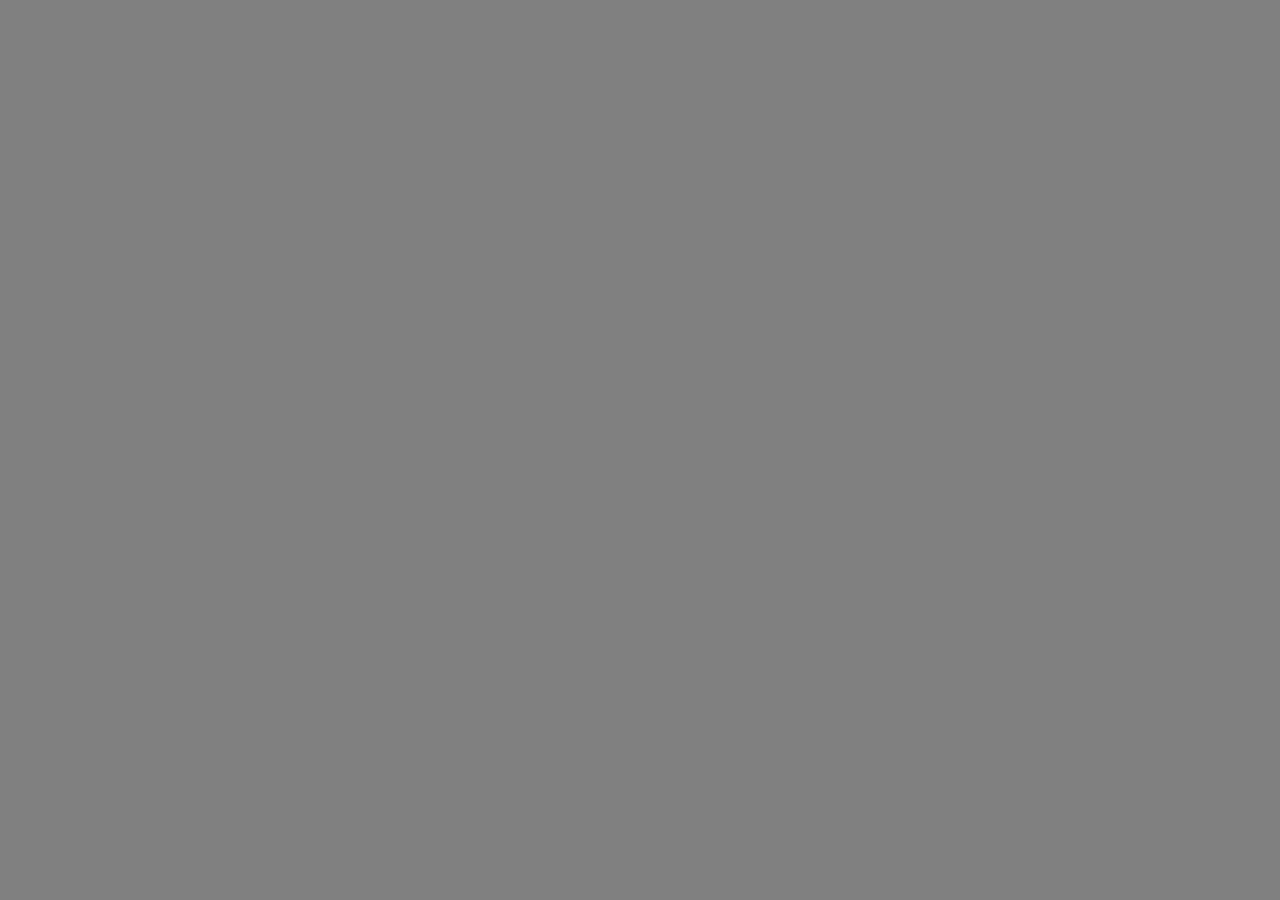
==== index.html @ 8be52d3b "JS-Object-Carousel initial commit" ====
<!DOCTYPE html>
<html lang="en">
<head>
    <meta charset="UTF-8">
    <meta http-equiv="X-UA-Compatible" content="IE=edge">
    <meta name="viewport" content="width=device-width, initial-scale=1.0">
    <title>object carousel</title>
    <link rel="stylesheet" href="./assets/css/style.css">
</head>
<body>


    <script src="./assets/js/main.js" ></script>
</body>
</html>
---- assets/css/style.css ----
body{
    background-color: grey;
}
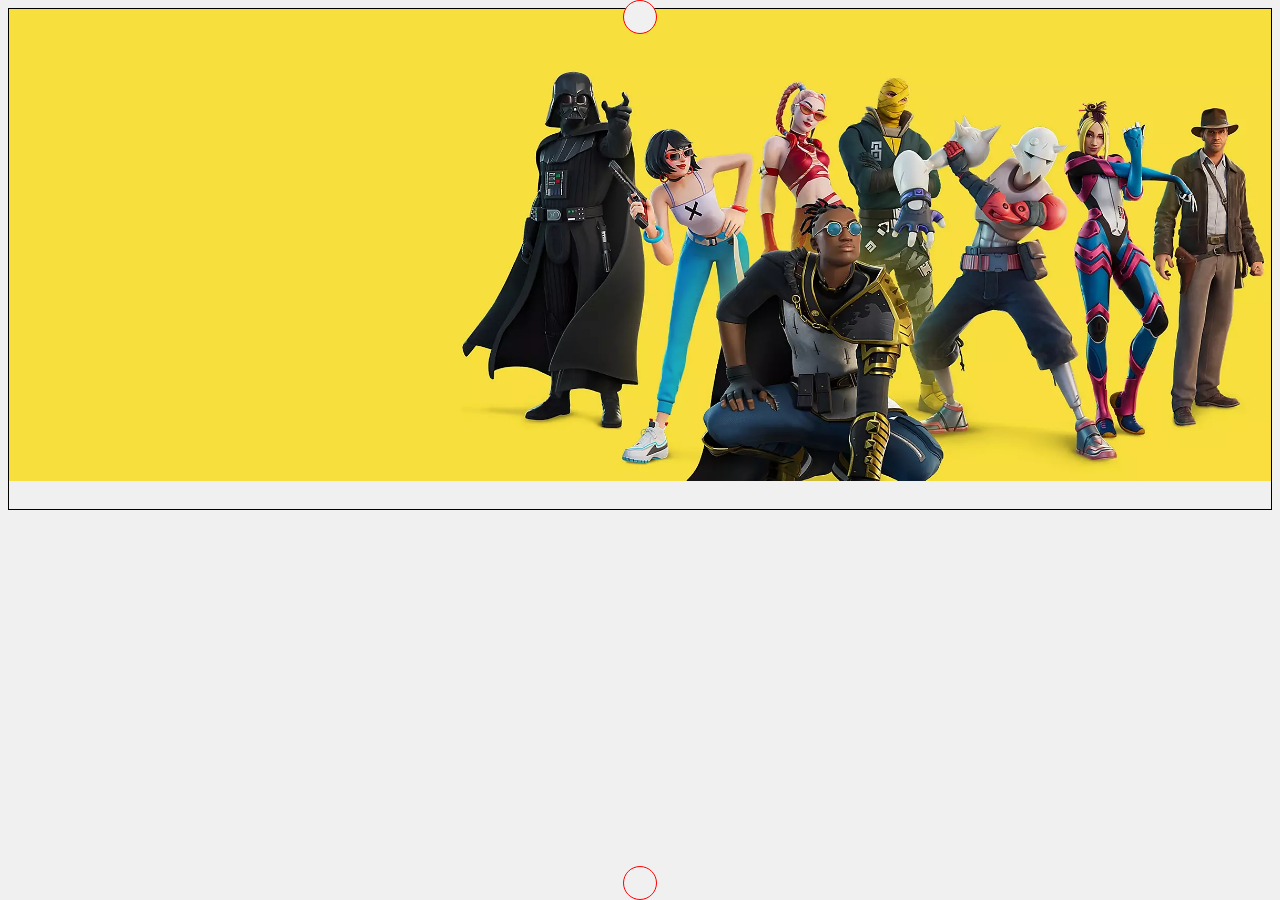
==== commit 5bf3e328: "JS - OC - creata struttura html e css" ====
--- a/index.html
+++ b/index.html
@@ -1,15 +1,43 @@
 <!DOCTYPE html>
 <html lang="en">
+
 <head>
     <meta charset="UTF-8">
     <meta http-equiv="X-UA-Compatible" content="IE=edge">
     <meta name="viewport" content="width=device-width, initial-scale=1.0">
     <title>object carousel</title>
     <link rel="stylesheet" href="./assets/css/style.css">
+    <link rel="stylesheet" href="https://use.fontawesome.com/releases/v5.1.1/css/all.css"
+        integrity="sha384-O8whS3fhG2OnA5Kas0Y9l3cfpmYjapjI0E4theH4iuMD+pLhbf6JI0jIMfYcK3yZ" crossorigin="anonymous">
+    <link href='https://cdn.jsdelivr.net/npm/bootstrap@5.1.3/dist/css/bootstrap.min.css' rel='stylesheet'
+        integrity='sha384-1BmE4kWBq78iYhFldvKuhfTAU6auU8tT94WrHftjDbrCEXSU1oBoqyl2QvZ6jIW3' crossorigin='anonymous'>
+    <link href='./assets/css/style.css' rel='stylesheet'>
 </head>
-<body>
 
+<body class="debug">
+    <div class="container my-5">
+        <div class="container_slides">
+            <div class="slides">
+                <img class="active" src="./assets/img/03.webp" alt="">
+                <!-- <img class="active" src="./assets/img/02.webp" alt="">
+                <img class="active" src="./assets/img/01.webp" alt=""> -->
+            </div>
 
-    <script src="./assets/js/main.js" ></script>
+            <div class="container_controls">
+
+                <div class="precedente">
+                    <i class="fas fa-chevron-up"></i>
+                </div>
+
+                <div class="successiva">
+                    <i class="fas fa-chevron-down"></i>
+                </div>
+
+            </div>
+        </div>
+    </div>
+
+    <script src="./assets/js/main.js"></script>
 </body>
+
 </html>--- a/assets/css/style.css
+++ b/assets/css/style.css
@@ -1,3 +1,59 @@
-body{
-    background-color: grey;
-}+body {
+    background-color: #f0f0f0;
+}
+
+.slides img {
+    max-width: 100%;
+    margin: auto;
+    object-fit: cover;
+}
+
+.slides img.active {
+    display: block;
+}
+
+.slides img:not(img.active) {
+    display: none;
+}
+
+.container_controls {
+    position: absolute;
+    top: 0;
+    left: 50%;
+    translate: -50%;
+    display: flex;
+    flex-direction: column;
+    justify-content: space-between;
+    height: 100%;
+}
+
+
+.precedente,
+.successiva {
+    background-color: #f0f0f0;
+    aspect-ratio: 1 / 1;
+    border-radius: 50%;
+    width: 2rem;
+    line-height: 2rem;
+    text-align: center;
+
+}
+
+.precedente:hover,
+.successiva:hover {
+    cursor: pointer;
+}
+
+/* #region debug */
+
+.debug .container {
+    border: 1px solid black;
+    min-height: 500px;
+}
+
+.debug .precedente,
+.debug .successiva {
+    border: 1px solid red;
+}
+
+/* #endregion debug */--- a/assets/css/style.css
+++ b/assets/css/style.css
@@ -1,3 +1,59 @@
-body{
-    background-color: grey;
-}+body {
+    background-color: #f0f0f0;
+}
+
+.slides img {
+    max-width: 100%;
+    margin: auto;
+    object-fit: cover;
+}
+
+.slides img.active {
+    display: block;
+}
+
+.slides img:not(img.active) {
+    display: none;
+}
+
+.container_controls {
+    position: absolute;
+    top: 0;
+    left: 50%;
+    translate: -50%;
+    display: flex;
+    flex-direction: column;
+    justify-content: space-between;
+    height: 100%;
+}
+
+
+.precedente,
+.successiva {
+    background-color: #f0f0f0;
+    aspect-ratio: 1 / 1;
+    border-radius: 50%;
+    width: 2rem;
+    line-height: 2rem;
+    text-align: center;
+
+}
+
+.precedente:hover,
+.successiva:hover {
+    cursor: pointer;
+}
+
+/* #region debug */
+
+.debug .container {
+    border: 1px solid black;
+    min-height: 500px;
+}
+
+.debug .precedente,
+.debug .successiva {
+    border: 1px solid red;
+}
+
+/* #endregion debug */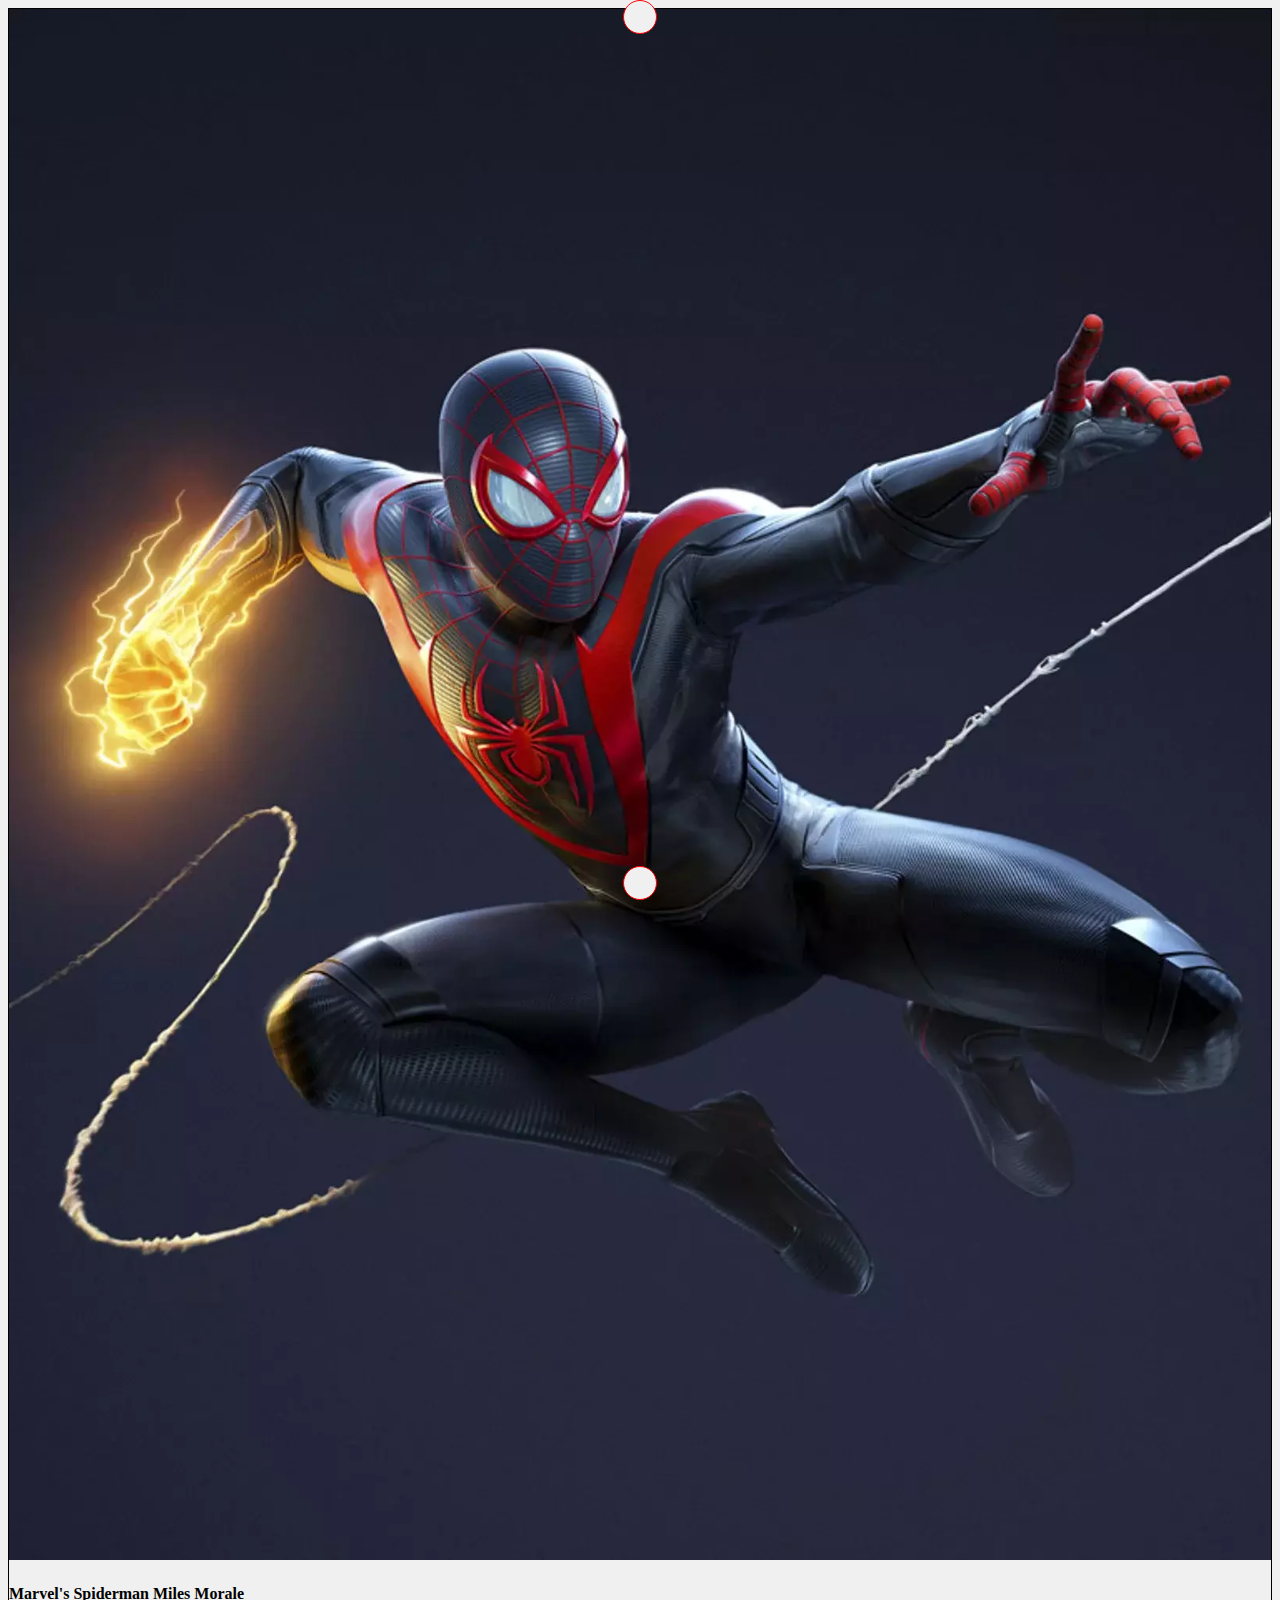
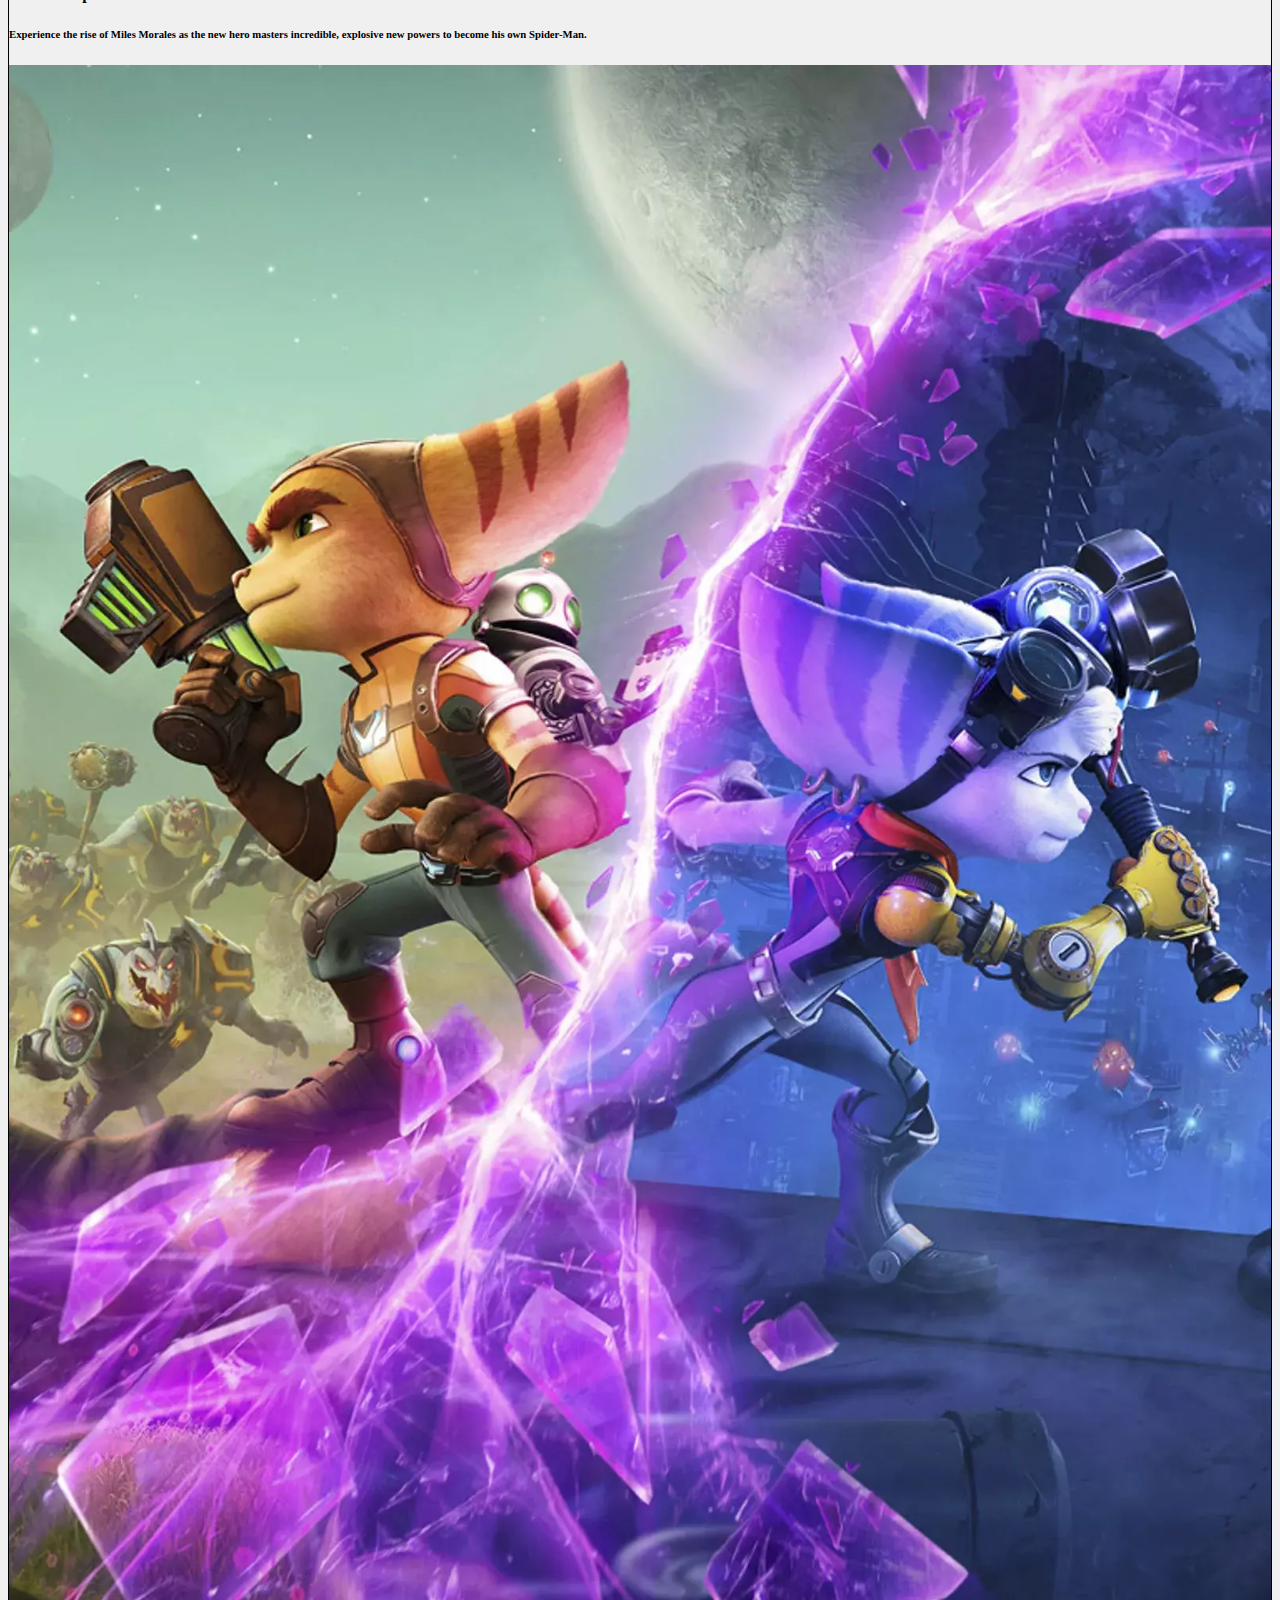
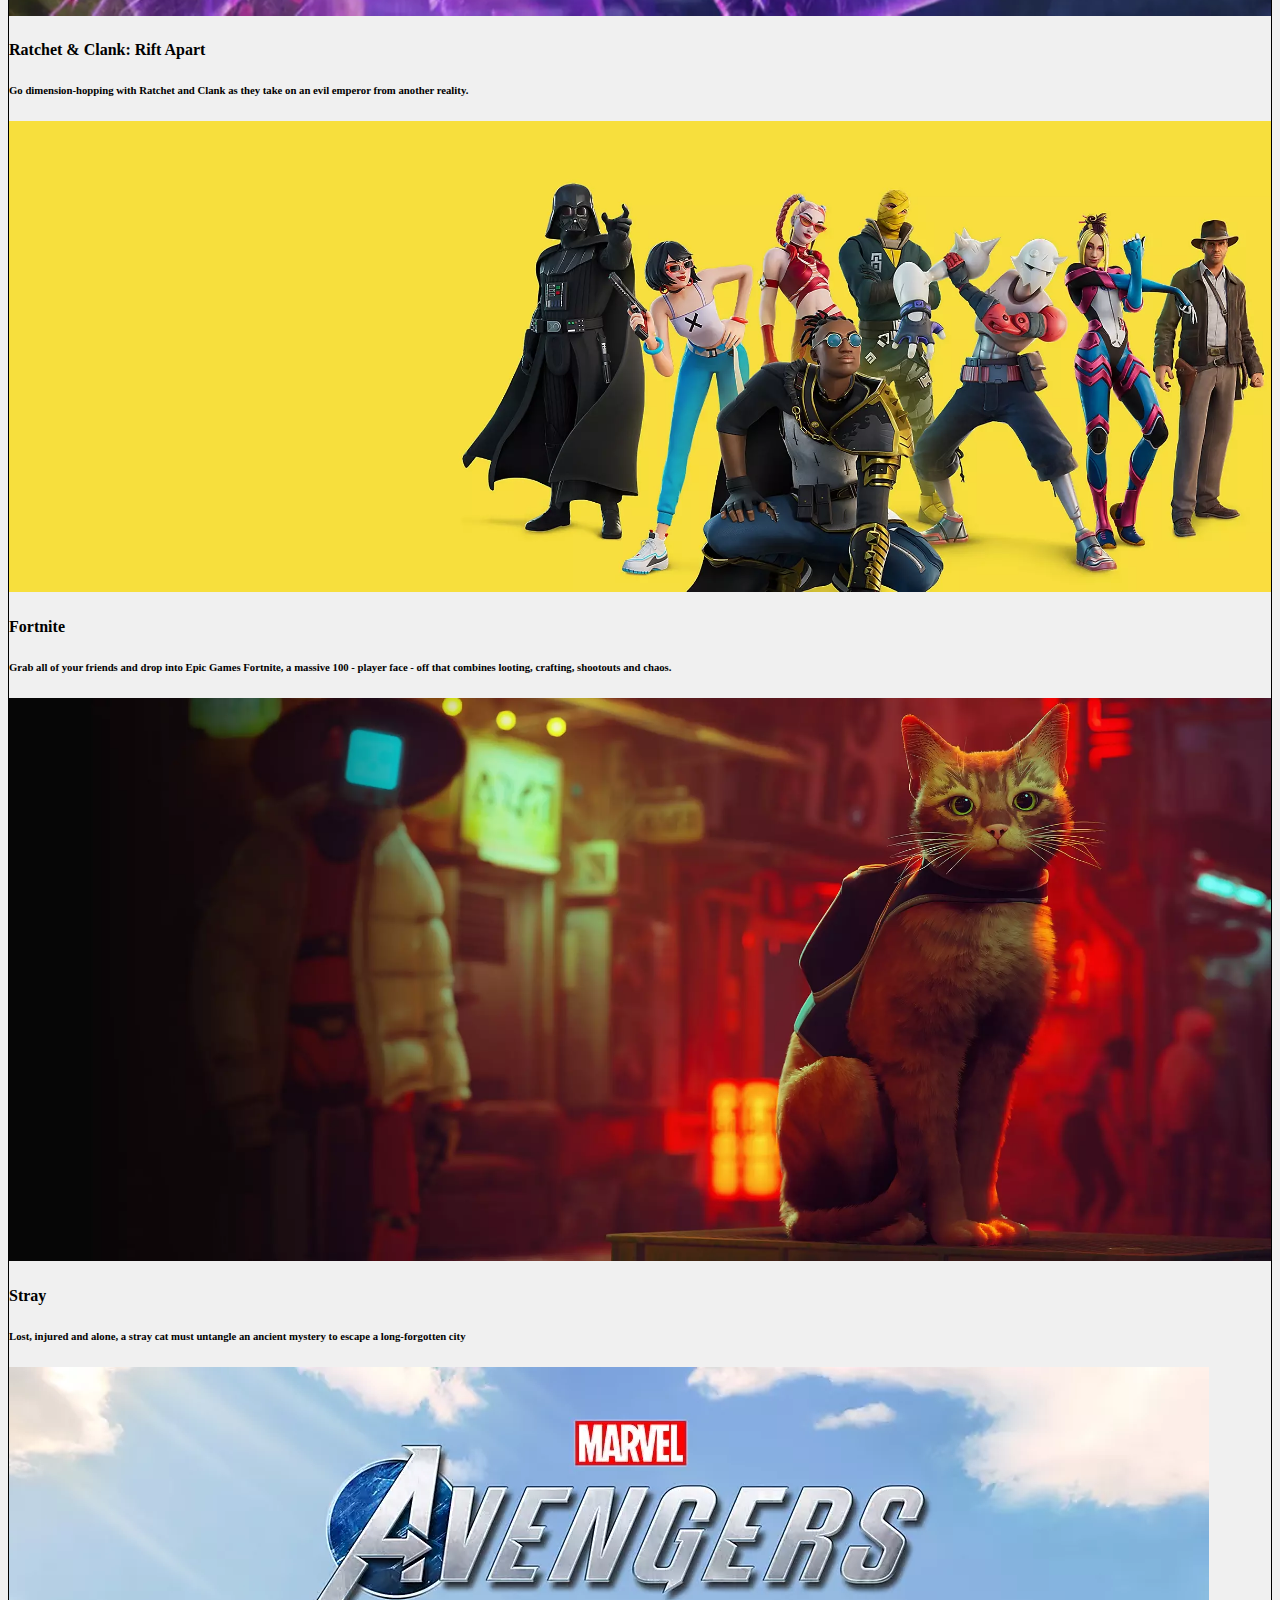
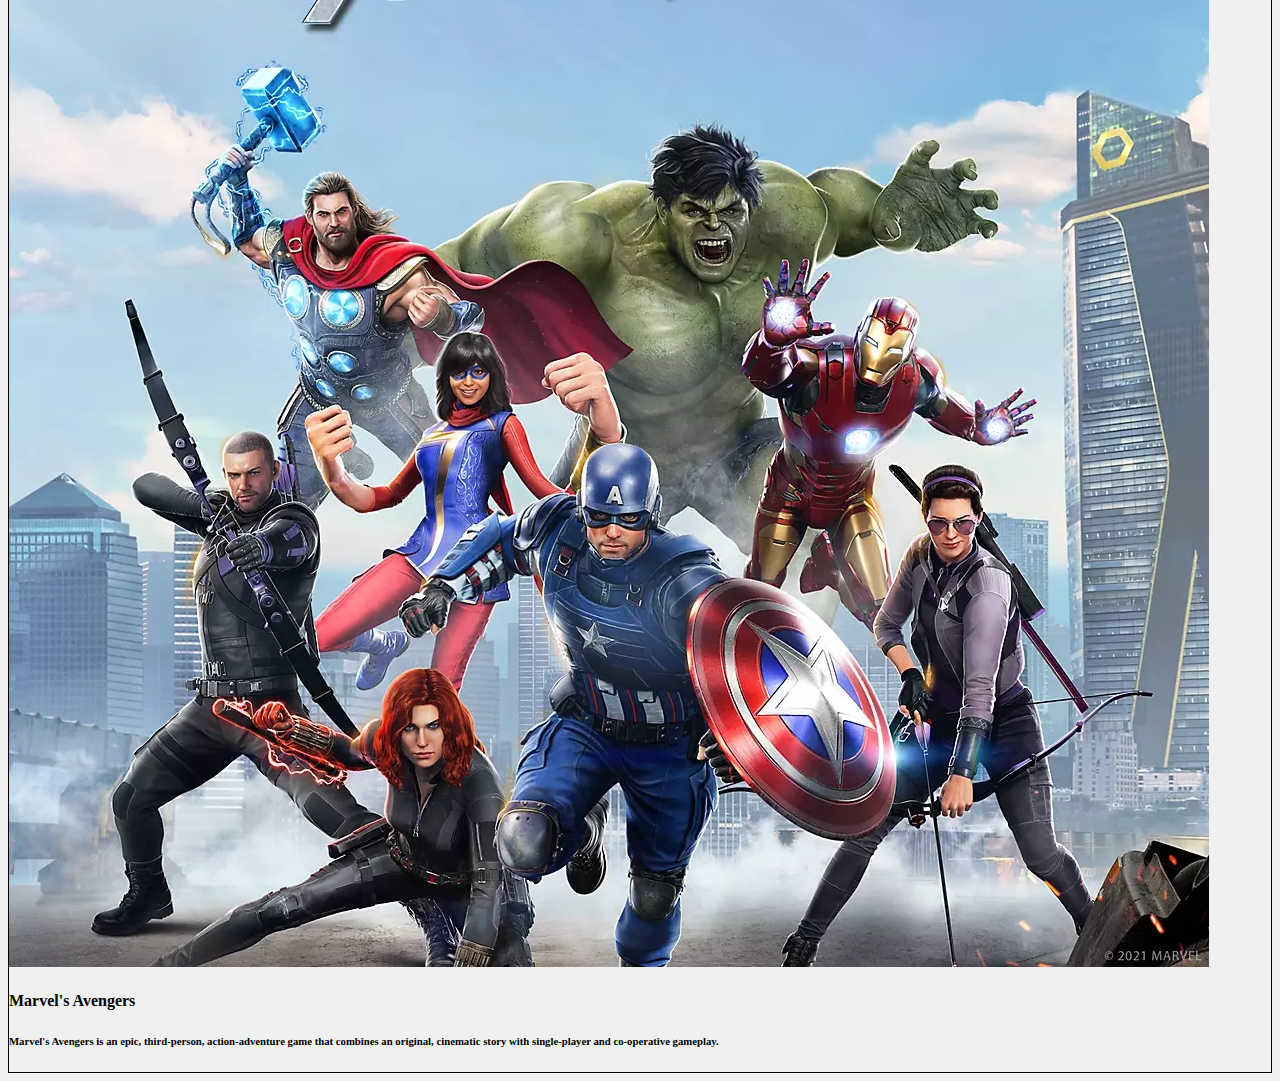
==== commit 16f748c5: "JS - OC - stampate tutte le immagini visibili" ====
--- a/index.html
+++ b/index.html
@@ -18,9 +18,7 @@
     <div class="container my-5">
         <div class="container_slides">
             <div class="slides">
-                <img class="active" src="./assets/img/03.webp" alt="">
-                <!-- <img class="active" src="./assets/img/02.webp" alt="">
-                <img class="active" src="./assets/img/01.webp" alt=""> -->
+              
             </div>
 
             <div class="container_controls">
--- a/assets/css/style.css
+++ b/assets/css/style.css
@@ -8,13 +8,13 @@
     object-fit: cover;
 }
 
-.slides img.active {
+/* .slides img.active {
     display: block;
 }
 
 .slides img:not(img.active) {
     display: none;
-}
+} */
 
 .container_controls {
     position: absolute;
@@ -28,6 +28,16 @@
 }
 
 
+/* .precedente {
+    position: relative;
+    top: 10%;
+}
+
+.successiva {
+    position: relative;
+    bottom: 10%;
+} */
+
 .precedente,
 .successiva {
     background-color: #f0f0f0;
@@ -36,7 +46,6 @@
     width: 2rem;
     line-height: 2rem;
     text-align: center;
-
 }
 
 .precedente:hover,
@@ -48,7 +57,6 @@
 
 .debug .container {
     border: 1px solid black;
-    min-height: 500px;
 }
 
 .debug .precedente,
--- a/assets/css/style.css
+++ b/assets/css/style.css
@@ -8,13 +8,13 @@
     object-fit: cover;
 }
 
-.slides img.active {
+/* .slides img.active {
     display: block;
 }
 
 .slides img:not(img.active) {
     display: none;
-}
+} */
 
 .container_controls {
     position: absolute;
@@ -28,6 +28,16 @@
 }
 
 
+/* .precedente {
+    position: relative;
+    top: 10%;
+}
+
+.successiva {
+    position: relative;
+    bottom: 10%;
+} */
+
 .precedente,
 .successiva {
     background-color: #f0f0f0;
@@ -36,7 +46,6 @@
     width: 2rem;
     line-height: 2rem;
     text-align: center;
-
 }
 
 .precedente:hover,
@@ -48,7 +57,6 @@
 
 .debug .container {
     border: 1px solid black;
-    min-height: 500px;
 }
 
 .debug .precedente,
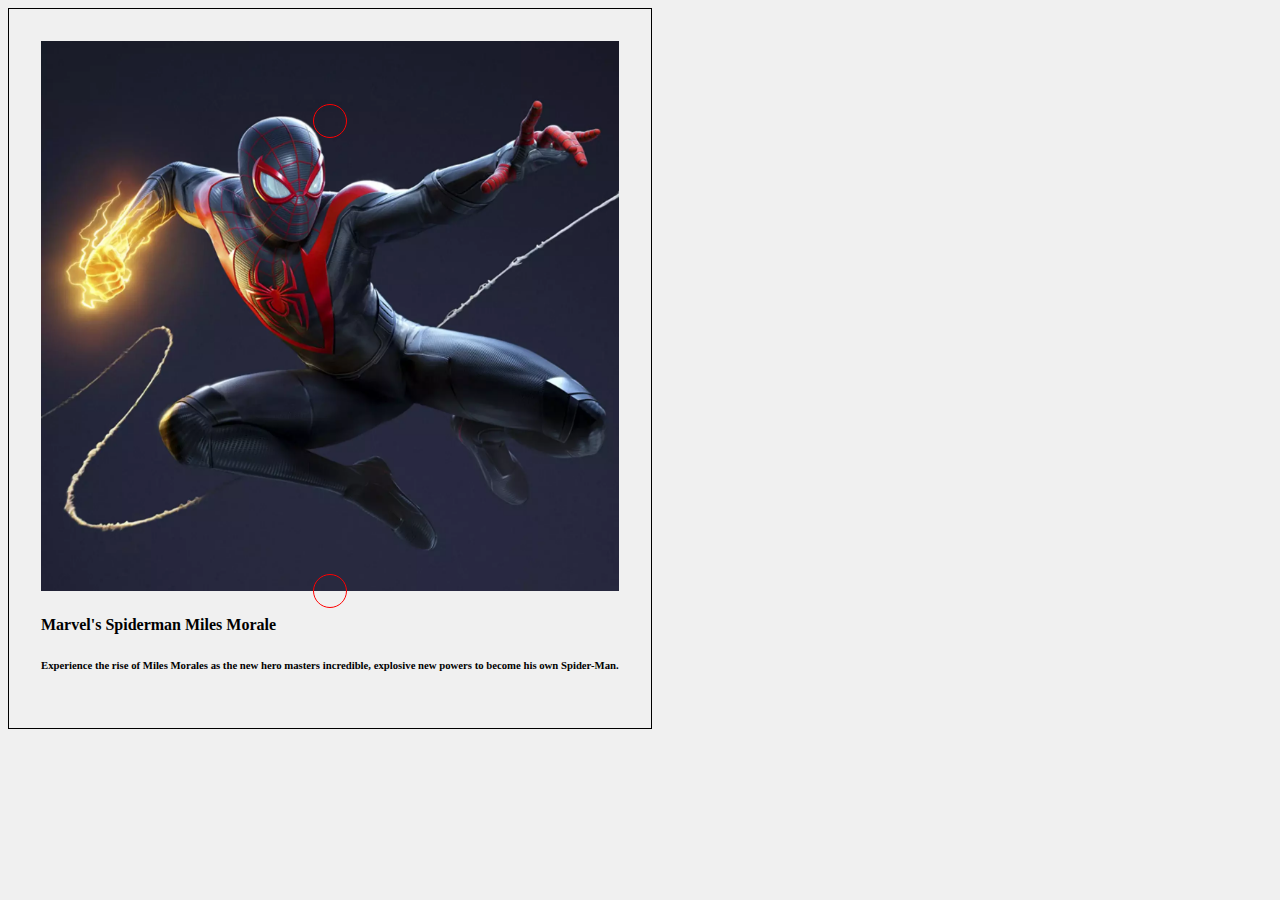
==== commit acda2404: "JS - OC - assegnato active a card invece di img" ====
--- a/index.html
+++ b/index.html
@@ -18,7 +18,7 @@
     <div class="container my-5">
         <div class="container_slides">
             <div class="slides">
-              
+
             </div>
 
             <div class="container_controls">
--- a/assets/css/style.css
+++ b/assets/css/style.css
@@ -3,18 +3,20 @@
 }
 
 .slides img {
-    max-width: 100%;
+    width: 100%;
+    height: 550px;
     margin: auto;
     object-fit: cover;
 }
 
-/* .slides img.active {
-    display: block;
+.container {
+    padding: 2rem;
+    position: absolute;
 }
 
-.slides img:not(img.active) {
-    display: none;
-} */
+.container_slides {
+    position: relative;
+}
 
 .container_controls {
     position: absolute;
@@ -27,8 +29,16 @@
     height: 100%;
 }
 
+.precedente,
+.successiva {
+    aspect-ratio: 1/1;
+    border-radius: 50%;
+    text-align: center;
+    line-height: 2rem;
+    width: 2rem;
+}
 
-/* .precedente {
+.precedente {
     position: relative;
     top: 10%;
 }
@@ -36,21 +46,24 @@
 .successiva {
     position: relative;
     bottom: 10%;
-} */
+}
 
-.precedente,
-.successiva {
-    background-color: #f0f0f0;
-    aspect-ratio: 1 / 1;
-    border-radius: 50%;
-    width: 2rem;
-    line-height: 2rem;
-    text-align: center;
+.card.active {
+    display: block;
 }
+
+.card:not(.card.active) {
+    display: none;
+}
+
 
 .precedente:hover,
 .successiva:hover {
     cursor: pointer;
+}
+
+i{
+    color: #f0f0f0;
 }
 
 /* #region debug */
--- a/assets/css/style.css
+++ b/assets/css/style.css
@@ -3,18 +3,20 @@
 }
 
 .slides img {
-    max-width: 100%;
+    width: 100%;
+    height: 550px;
     margin: auto;
     object-fit: cover;
 }
 
-/* .slides img.active {
-    display: block;
+.container {
+    padding: 2rem;
+    position: absolute;
 }
 
-.slides img:not(img.active) {
-    display: none;
-} */
+.container_slides {
+    position: relative;
+}
 
 .container_controls {
     position: absolute;
@@ -27,8 +29,16 @@
     height: 100%;
 }
 
+.precedente,
+.successiva {
+    aspect-ratio: 1/1;
+    border-radius: 50%;
+    text-align: center;
+    line-height: 2rem;
+    width: 2rem;
+}
 
-/* .precedente {
+.precedente {
     position: relative;
     top: 10%;
 }
@@ -36,21 +46,24 @@
 .successiva {
     position: relative;
     bottom: 10%;
-} */
+}
 
-.precedente,
-.successiva {
-    background-color: #f0f0f0;
-    aspect-ratio: 1 / 1;
-    border-radius: 50%;
-    width: 2rem;
-    line-height: 2rem;
-    text-align: center;
+.card.active {
+    display: block;
 }
+
+.card:not(.card.active) {
+    display: none;
+}
+
 
 .precedente:hover,
 .successiva:hover {
     cursor: pointer;
+}
+
+i{
+    color: #f0f0f0;
 }
 
 /* #region debug */
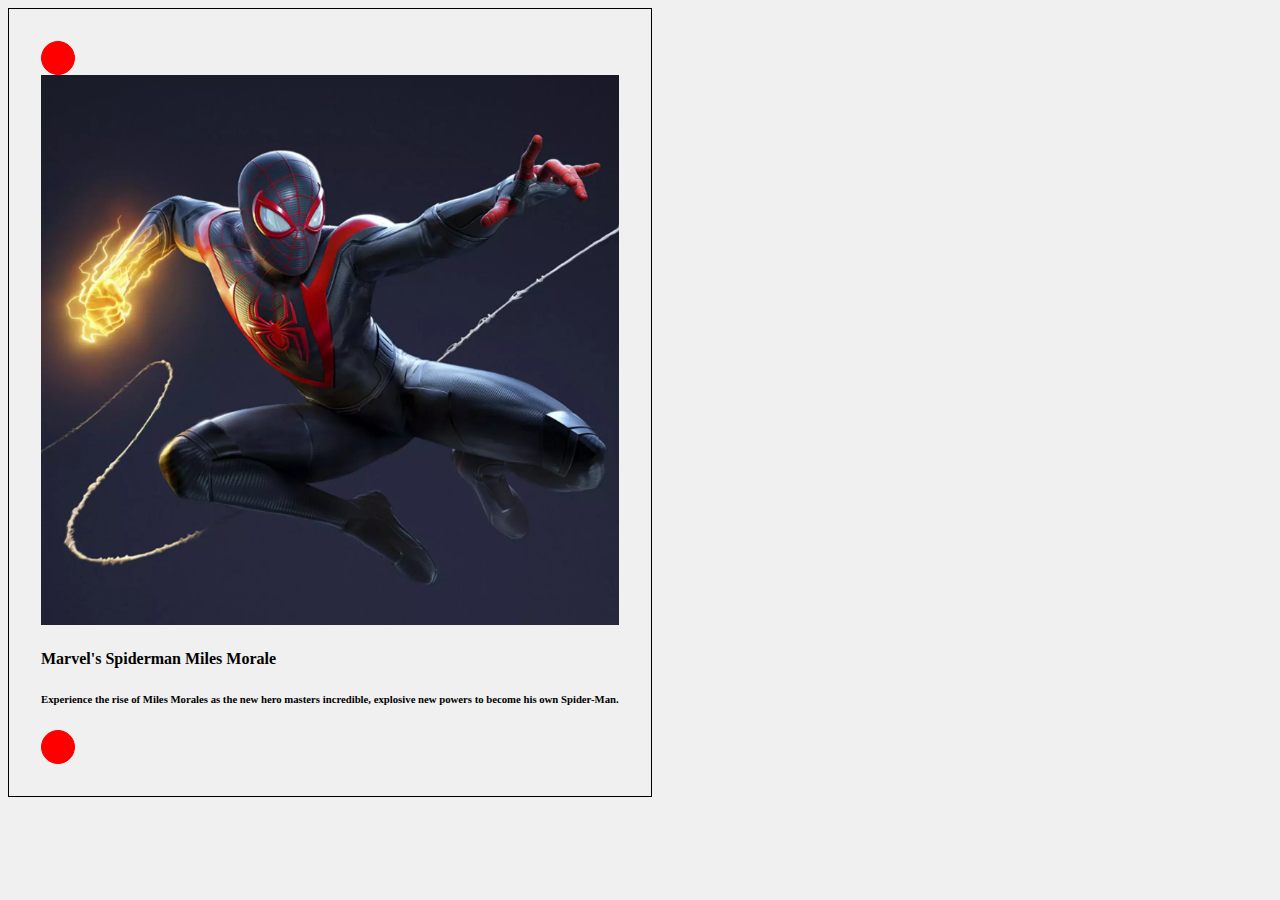
==== commit 497c762f: "JS - OC - milestone 02 - ciclo semi infinito" ====
--- a/index.html
+++ b/index.html
@@ -15,23 +15,18 @@
 </head>
 
 <body class="debug">
-    <div class="container my-5">
+    <div class="container m-5">
+        <div class="precedente">
+            <i class="fas fa-chevron-up"></i>
+        </div>
+
         <div class="container_slides">
             <div class="slides">
+            </div>
+        </div>
 
-            </div>
-
-            <div class="container_controls">
-
-                <div class="precedente">
-                    <i class="fas fa-chevron-up"></i>
-                </div>
-
-                <div class="successiva">
-                    <i class="fas fa-chevron-down"></i>
-                </div>
-
-            </div>
+        <div class="successiva">
+            <i class="fas fa-chevron-down"></i>
         </div>
     </div>
 
--- a/assets/css/style.css
+++ b/assets/css/style.css
@@ -36,6 +36,7 @@
     text-align: center;
     line-height: 2rem;
     width: 2rem;
+    background-color: red;
 }
 
 .precedente {
--- a/assets/css/style.css
+++ b/assets/css/style.css
@@ -36,6 +36,7 @@
     text-align: center;
     line-height: 2rem;
     width: 2rem;
+    background-color: red;
 }
 
 .precedente {
